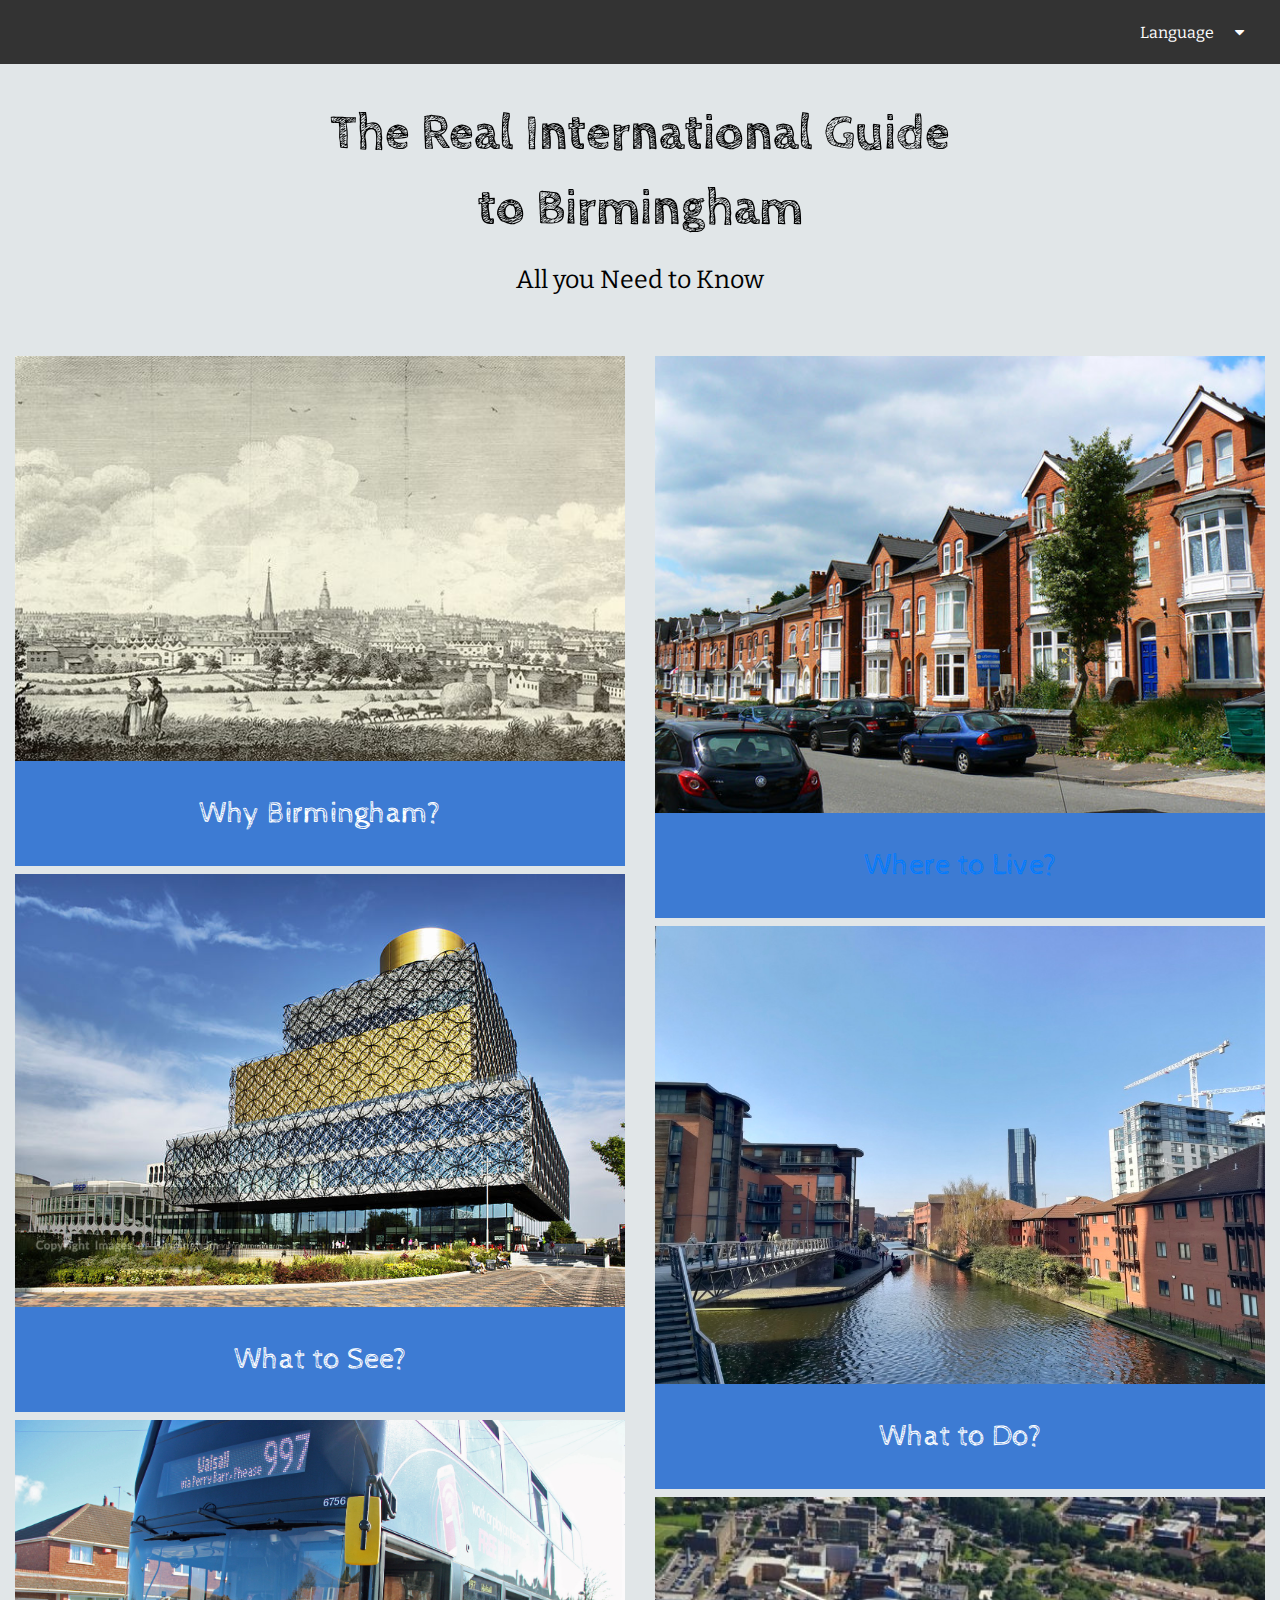
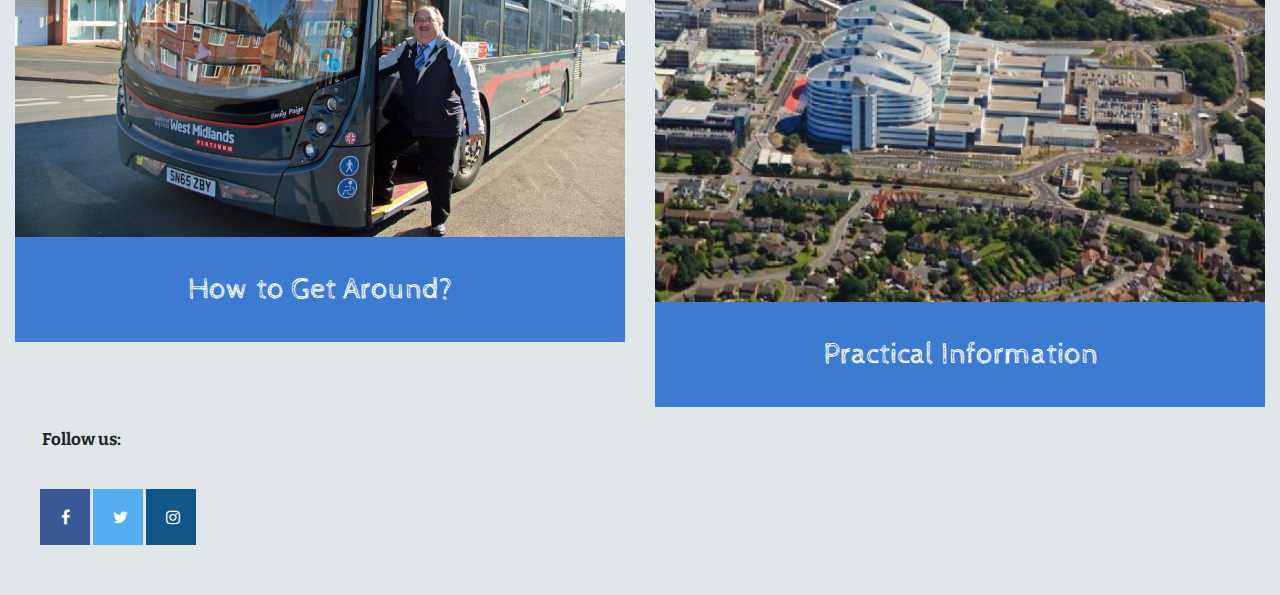
==== index.html @ 982eed2d "Merge pull request #12 from Matilde90/whyBrum" ====
<!DOCTYPE html>
<html>
<head>
  <meta charset="utf-8">
  <meta name="viewport" content="width=device-width, initial-scale=1">
  <title>Main page project</title>
  <link rel="stylesheet" href="https://stackpath.bootstrapcdn.com/bootstrap/4.3.1/css/bootstrap.min.css" integrity="sha384-ggOyR0iXCbMQv3Xipma34MD+dH/1fQ784/j6cY/iJTQUOhcWr7x9JvoRxT2MZw1T" crossorigin="anonymous">
  <link rel="stylesheet" href='index.css'>
  <link rel="stylesheet" href="https://fonts.googleapis.com/css?family=Amatic+SC|Bitter|Cabin+Sketch">
  <link rel="stylesheet" href="https://cdnjs.cloudflare.com/ajax/libs/font-awesome/4.7.0/css/font-awesome.min.css">
</head>


<body>
<!-- Navigation bar -->
<div class="topnavbar">
<div class="ddown">
    <button class="dbtn">Language<i class="fa fa-caret-down"></i></button>
    <div class="ddown-content">
      <a href="#">Chinese</a>
      <a href="#">English</a>
      <a href="#">French</a>
      <a href="#">Hindi</a>
      <a href="#">Italian</a>
    </div>
  </div>
</div>

<div class="header">
  <p>The Real International Guide <br>to Birmingham</p>
  <p id="subtitle">All you Need to Know</p>
</div>

<!-- Container-Row-Column -->
<div class="container-fluid">
  <div class="row row-no-gutters">
    <div class="column col-md-6">
      <img src="why_bham.jpg" style="width:100% ">
      <p class="questions"> Why Birmingham? </p>
      <img src="what_see.jpg" style="width:100%">
      <p class="questions"> What to See? </p>
      <img src="how_get.jpg" style="width:100%">
      <p class="questions"> How to Get Around? </p>
    </div>

    <div class="column col-md-6">
      <img src="where_live.jpg" style="width:100%">
      <p class="questions"> <a href="./wheretolive.html"> Where to Live? </a></p>
      <img src="what_do.jpg" style="width:100%">
      <p class="questions"> What to Do? </p>
      <img src="prac.jpg" style="width:100%">
      <p class="questions"> Practical Information </p>
    </div>
  </div>
</div>

<!-- Social buttons -->
<div class="container-fluid" style="margin-bottom: 50px">
  <p id="bottom"> Follow us: </p>
<div class="row">
    <div class="col-md-12" style="margin-left:25px">
      <a href="#" class="fa fa-facebook"></a>
      <a href="#" class="fa fa-twitter"></a>
      <a href="#" class="fa fa-instagram"></a>
  </div>
</div>

<!-- Optional JavaScript -->
<!-- jQuery, Popper.js, Bootstrap JS -->
   <script src="https://code.jquery.com/jquery-3.3.1.slim.min.js" integrity="sha384-q8i/X+965DzO0rT7abK41JStQIAqVgRVzpbzo5smXKp4YfRvH+8abtTE1Pi6jizo" crossorigin="anonymous"></script>
   <script src="https://cdnjs.cloudflare.com/ajax/libs/popper.js/1.14.7/umd/popper.min.js" integrity="sha384-UO2eT0CpHqdSJQ6hJty5KVphtPhzWj9WO1clHTMGa3JDZwrnQq4sF86dIHNDz0W1" crossorigin="anonymous"></script>
   <script src="https://stackpath.bootstrapcdn.com/bootstrap/4.3.1/js/bootstrap.min.js" integrity="sha384-JjSmVgyd0p3pXB1rRibZUAYoIIy6OrQ6VrjIEaFf/nJGzIxFDsf4x0xIM+B07jRM" crossorigin="anonymous"></script>
</body>
</html>
---- index.css ----
/* Body */
* {
  box-sizing: border-box;
}

body {
  margin: 0px;
  font-family: 'Bitter', serif;
  font-stretch: expanded;
  background-color: #E1E6E8;
}

/* Navigation bar */
.topnavbar {
  overflow: hidden;
  background-color: #333;
}

.topnavbar a {
  float: right;
  color: #f2f2f2;
  text-align: center;
  padding: 4px 16px;
  text-decoration: none;
  font-size: 17px;
}

.topnavbar a:hover {
  background-color: #ddd;
  color: black;
}

.ddown {
  float: right;
  overflow: hidden;
}

.ddown .dbtn {
  font-size: 16px;
  border: none;
  outline: none;
  color: white;
  padding: 4px 16px;
  background-color: inherit;
  font-family: inherit;
  margin: 0;
}

.topnavbar a:hover, .ddown:hover .dbtn {
  background-color: #8e989e;
}

.ddown-content {
  display: none;
  position: absolute;
  background-color: #f9f9f9;
  min-width: 160px;
  box-shadow: 0px 8px 16px 0px rgba(0,0,0,0.2);
  z-index: 1;
}

.ddown-content a {
  float: none;
  color: black;
  padding: 12px 16px;
  text-decoration: none;
  display: block;
  text-align: left;
}

.ddown-content a:hover {
  background-color: #ddd;
}

.ddown:hover .ddown-content {
  display: block;
}


/* Main CSS */
.header {
  text-align: center;
  font-family: 'Cabin Sketch', cursive;
  padding: 32px;
  font-size: 50px;
  font-weight: bolder;
  color: black;
}

#subtitle {
  font-family: 'Bitter', serif;
  font-variant-caps;
  font-size: 25px;
  font-weight: normal;
}

/* Responsive layout - makes the two columns stack on top of each other instead of next to each other */
@media (max-width: 600px) {
  .column {
    flex: 100%;
    max-width: 100%;
    padding: 0px;
  }
}

.column{
  width: 50%
}

img {
  margin-top: 8px;
  margin-bottom: 0px;
  vertical-align: middle;
}

.questions{
  max-width: 100%;
  background-color: #3d7bd3;
  color: white;
  text-align: center;
  font-size: 30px;
  padding: 30px 16px;
  margin: 0px;
  font-family: 'Cabin Sketch', cursive;
}

.questions:hover{
  opacity: 0.7;
  color: white;
}

/* Social buttons */
.fa{
  width: 50px;
  padding: 20px;
  font-size: 30px;
  text-align: center;
  text-decoration: none;
}

.fa:hover {
    opacity: 0.7;
}

.fa-facebook {
  background: #3B5998;
  color: white;
}

.fa-twitter {
  background: #55ACEE;
  color: white;
}

.fa-instagram {
  background: #125688;
  color: white;
}

/* Bottom */
  #bottom {
  padding: 20px;
  font-size: 17px;
  font-weight: bold;
  margin-left: 7px;
}
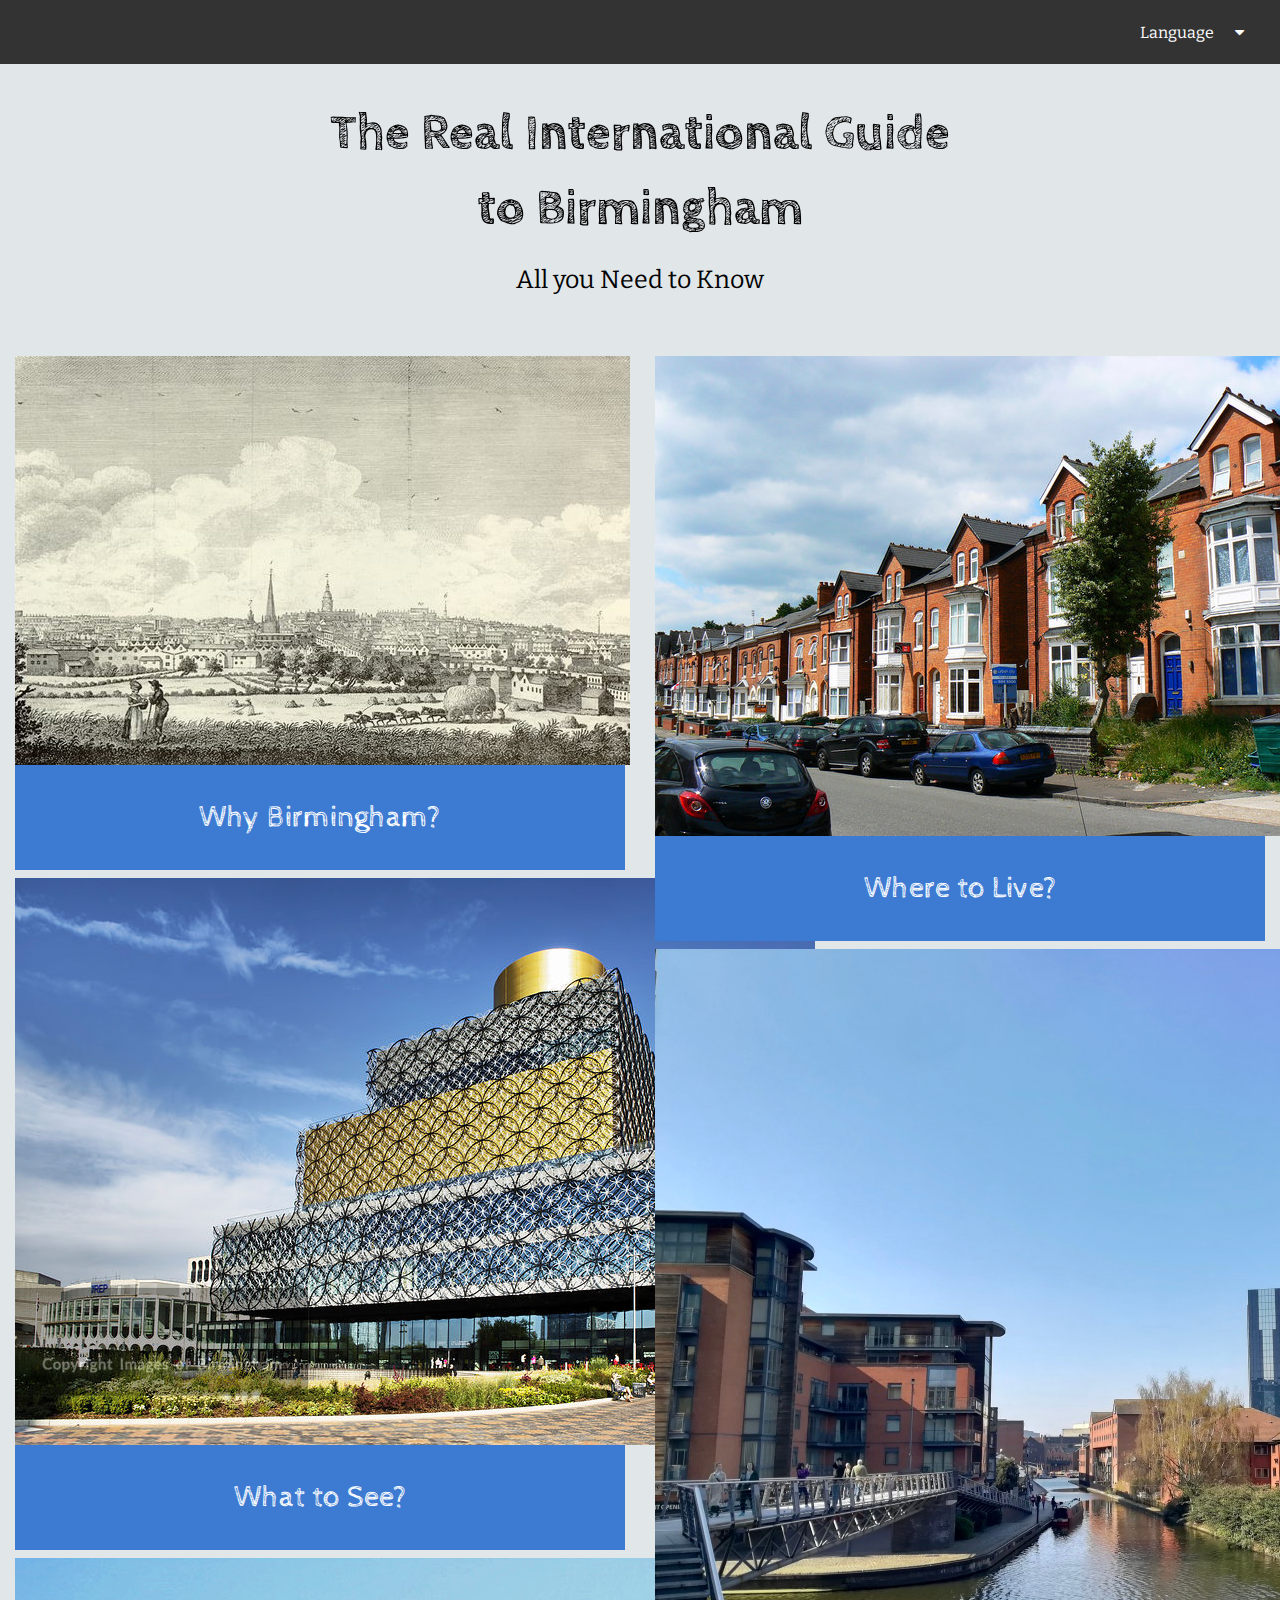
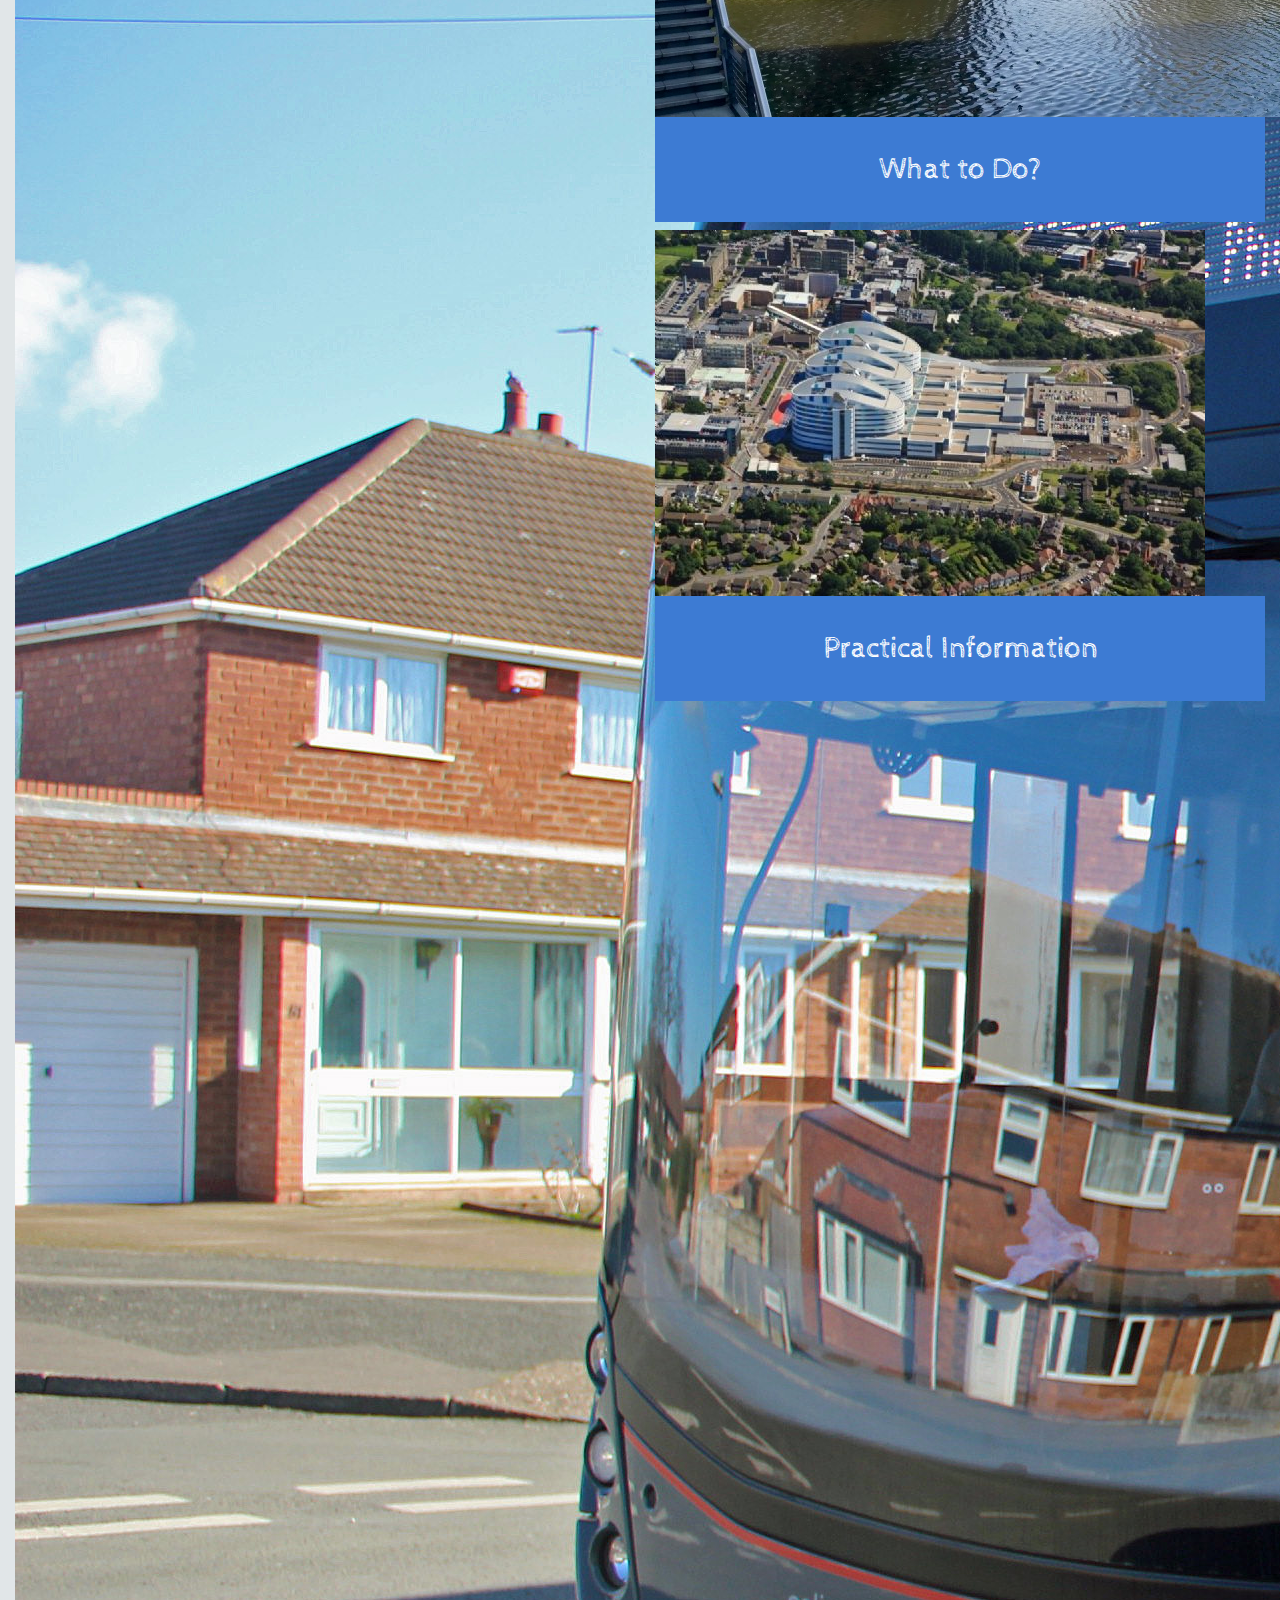
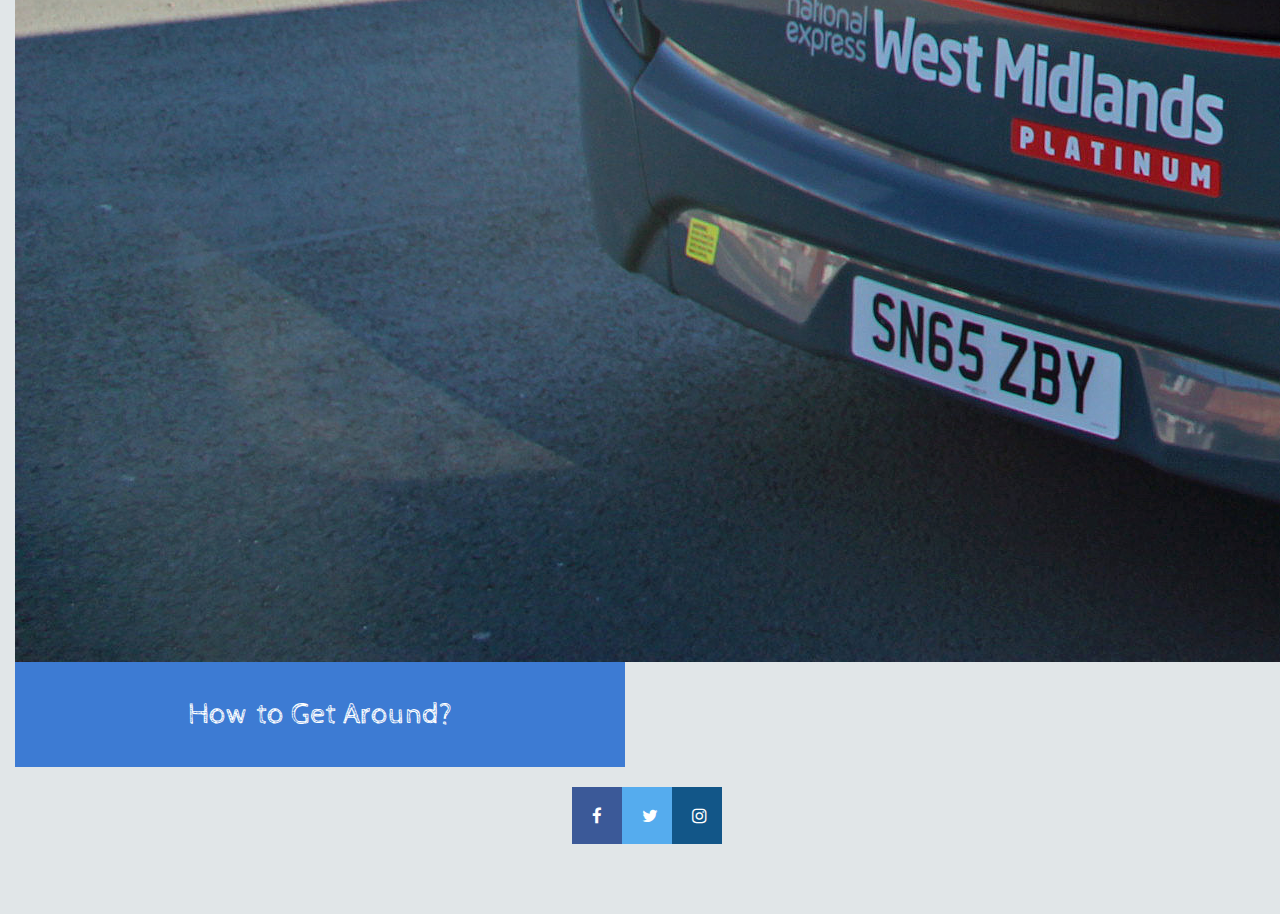
==== commit b51f33fb: "Updated index.html" ====
--- a/index.html
+++ b/index.html
@@ -1,5 +1,5 @@
 <!DOCTYPE html>
-<html>
+<html lang="eng">
 <head>
   <meta charset="utf-8">
   <meta name="viewport" content="width=device-width, initial-scale=1">
@@ -35,30 +35,30 @@
 <div class="container-fluid">
   <div class="row row-no-gutters">
     <div class="column col-md-6">
-      <img src="why_bham.jpg" style="width:100% ">
-      <p class="questions"> Why Birmingham? </p>
-      <img src="what_see.jpg" style="width:100%">
+      <img src="why_bham.jpg">
+      <p class="questions"><a href="./why_bham_2.html" style="color:#ffffff"> Why Birmingham? </a></p>
+      <img src="what_see.jpg">
       <p class="questions"> What to See? </p>
-      <img src="how_get.jpg" style="width:100%">
+      <img src="how_get.jpg">
       <p class="questions"> How to Get Around? </p>
     </div>
 
     <div class="column col-md-6">
-      <img src="where_live.jpg" style="width:100%">
-      <p class="questions"> <a href="./wheretolive.html"> Where to Live? </a></p>
-      <img src="what_do.jpg" style="width:100%">
+      <img src="where_live.jpg">
+      <p class="questions"><a href="./wheretolive.html" style="color:#ffffff"> Where to Live? </a></p>
+      <img src="what_do.jpg">
       <p class="questions"> What to Do? </p>
-      <img src="prac.jpg" style="width:100%">
+      <img src="prac.jpg">
       <p class="questions"> Practical Information </p>
     </div>
   </div>
 </div>
 
 <!-- Social buttons -->
-<div class="container-fluid" style="margin-bottom: 50px">
-  <p id="bottom"> Follow us: </p>
+<div class="container-fluid" id="bottom" style="margin-bottom: 50px">
 <div class="row">
-    <div class="col-md-12" style="margin-left:25px">
+    <div class="col-md-12" style="display: flex;
+    justify-content: center">
       <a href="#" class="fa fa-facebook"></a>
       <a href="#" class="fa fa-twitter"></a>
       <a href="#" class="fa fa-instagram"></a>
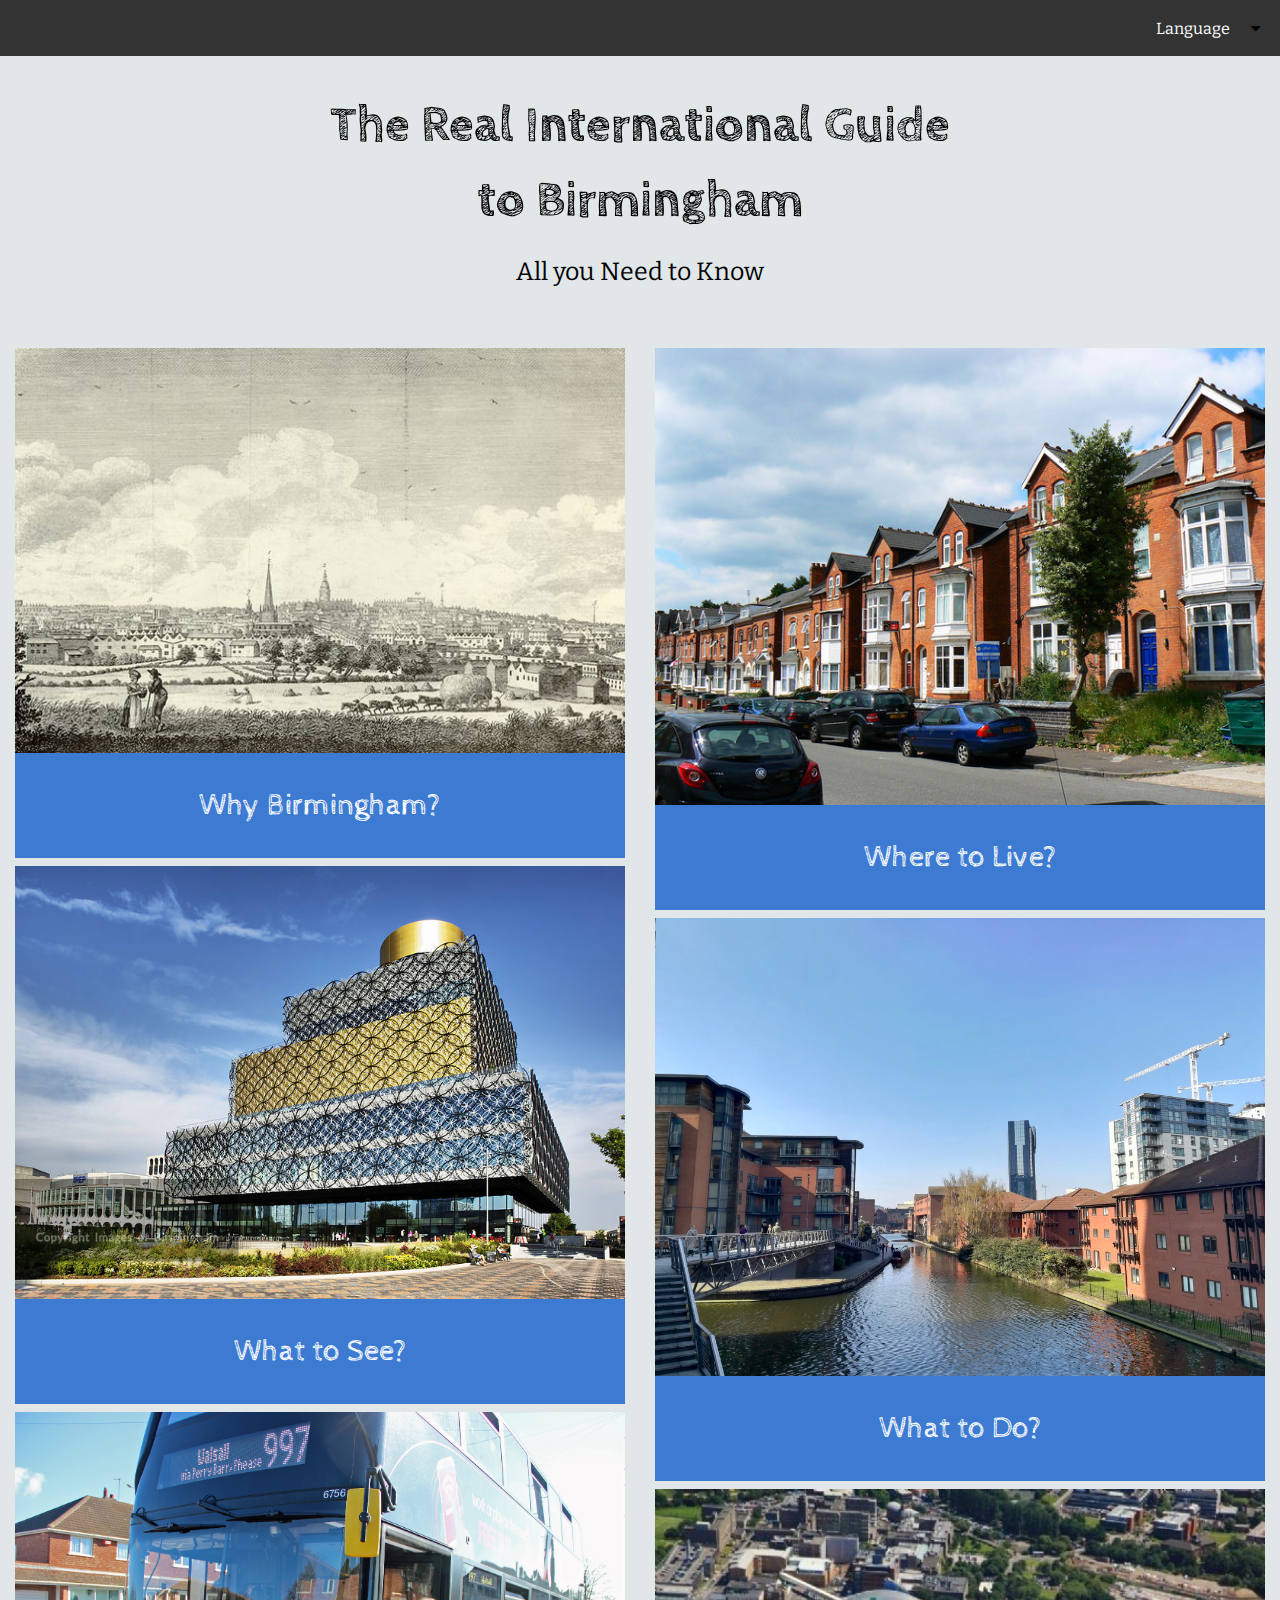
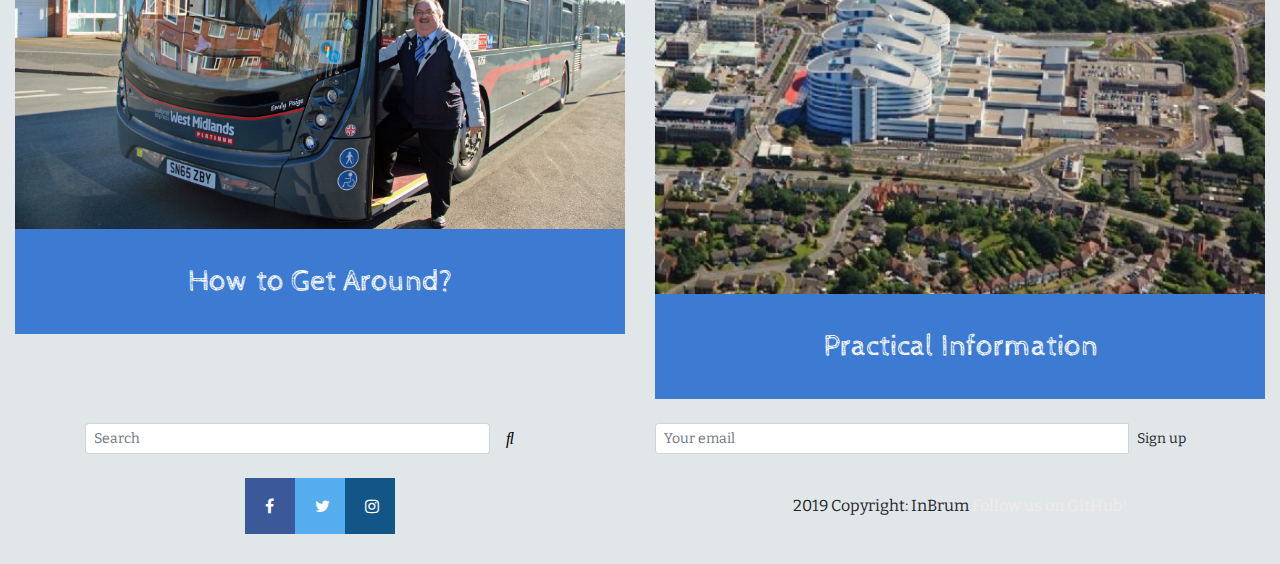
==== commit e3ef673c: "worked on the footer and on the .index html and css page" ====
--- a/index.html
+++ b/index.html
@@ -7,7 +7,16 @@
   <link rel="stylesheet" href="https://stackpath.bootstrapcdn.com/bootstrap/4.3.1/css/bootstrap.min.css" integrity="sha384-ggOyR0iXCbMQv3Xipma34MD+dH/1fQ784/j6cY/iJTQUOhcWr7x9JvoRxT2MZw1T" crossorigin="anonymous">
   <link rel="stylesheet" href='index.css'>
   <link rel="stylesheet" href="https://fonts.googleapis.com/css?family=Amatic+SC|Bitter|Cabin+Sketch">
+  <link rel="stylesheet" href="https://use.fontawesome.com/releases/v5.8.2/css/all.css" integrity="sha384-oS3vJWv+0UjzBfQzYUhtDYW+Pj2yciDJxpsK1OYPAYjqT085Qq/1cq5FLXAZQ7Ay" crossorigin="anonymous">
   <link rel="stylesheet" href="https://cdnjs.cloudflare.com/ajax/libs/font-awesome/4.7.0/css/font-awesome.min.css">
+  <!-- Global site tag (gtag.js) - Google Analytics -->
+  <script async src="https://www.googletagmanager.com/gtag/js?id=UA-140418159-1"></script>
+  <script>
+  window.dataLayer = window.dataLayer || [];
+  function gtag(){dataLayer.push(arguments);}
+  gtag('js', new Date());
+  gtag('config', 'UA-140418159-1');
+  </script>
 </head>
 
 
@@ -36,7 +45,7 @@
   <div class="row row-no-gutters">
     <div class="column col-md-6">
       <img src="why_bham.jpg">
-      <p class="questions"><a href="./why_bham_2.html" style="color:#ffffff"> Why Birmingham? </a></p>
+      <p class="questions"><a href="./why_bham.html" style="color:#ffffff"> Why Birmingham? </a></p>
       <img src="what_see.jpg">
       <p class="questions"> What to See? </p>
       <img src="how_get.jpg">
@@ -49,26 +58,57 @@
       <img src="what_do.jpg">
       <p class="questions"> What to Do? </p>
       <img src="prac.jpg">
-      <p class="questions"> Practical Information </p>
+      <p class="questions"> <a href="./practicalinformation.html" style="color:#ffffff">Practical Information </p>
     </div>
   </div>
 </div>
 
-<!-- Social buttons -->
-<div class="container-fluid" id="bottom" style="margin-bottom: 50px">
-<div class="row">
-    <div class="col-md-12" style="display: flex;
-    justify-content: center">
-      <a href="#" class="fa fa-facebook"></a>
-      <a href="#" class="fa fa-twitter"></a>
-      <a href="#" class="fa fa-instagram"></a>
+
+<!-- Footer -->
+<footer class="page-footer font-small special-color-dark pt-4">
+  <!-- First line -->
+  <div class="container">
+    <div class="row">
+      <!--Grid column-->
+      <div class="col-md-6 mb-4">
+        <!-- Form -->
+          <form class="form-inline">
+            <input class="form-control form-control-sm mr-3 w-75" type="text" placeholder="Search"
+            aria-label="Search"> <i class="fas fa-search" aria-hidden="true"></i>
+          </form>
+      </div>
+      <!--Grid column-->
+      <div class="col-md-6 mb-4">
+        <form class="input-group">
+          <input type="text" class="form-control form-control-sm" placeholder="Your email"
+            aria-label="Your email" aria-describedby="basic-addon2">
+          <div class="input-group-append">
+            <button class="btn btn-sm btn-outline-white my-0" type="button">Sign up</button>
+          </div>
+        </form>
+      </div>
+    </div>
+   </div>
+
+  <!-- Second line -->
+  <div class="container-fluid footer2">
+  <div class="row">
+      <div class="col-md-6 socialb">
+        <a href="btn btn-social-icon" class="fa fa-facebook"></a>
+        <a href="btn btn-social-icon" class="fa fa-twitter"></a>
+        <a href="btn btn-social-icon" class="fa fa-instagram"></a>
+      </div>
+      <div class=" col-md-6 footer-copyright text-center py-3">2019 Copyright: InBrum
+        <a href="http://github.com/Matilde90/InBrum">Follow us on GitHub!</a>
+      </div>
   </div>
-</div>
+  </div>
+</footer>
 
-<!-- Optional JavaScript -->
 <!-- jQuery, Popper.js, Bootstrap JS -->
    <script src="https://code.jquery.com/jquery-3.3.1.slim.min.js" integrity="sha384-q8i/X+965DzO0rT7abK41JStQIAqVgRVzpbzo5smXKp4YfRvH+8abtTE1Pi6jizo" crossorigin="anonymous"></script>
    <script src="https://cdnjs.cloudflare.com/ajax/libs/popper.js/1.14.7/umd/popper.min.js" integrity="sha384-UO2eT0CpHqdSJQ6hJty5KVphtPhzWj9WO1clHTMGa3JDZwrnQq4sF86dIHNDz0W1" crossorigin="anonymous"></script>
    <script src="https://stackpath.bootstrapcdn.com/bootstrap/4.3.1/js/bootstrap.min.js" integrity="sha384-JjSmVgyd0p3pXB1rRibZUAYoIIy6OrQ6VrjIEaFf/nJGzIxFDsf4x0xIM+B07jRM" crossorigin="anonymous"></script>
+   <script src="wheretolive.js"></script>
 </body>
 </html>
--- a/index.css
+++ b/index.css
@@ -14,15 +14,16 @@
 .topnavbar {
   overflow: hidden;
   background-color: #333;
+  padding: 0px;
 }
 
 .topnavbar a {
   float: right;
   color: #f2f2f2;
-  text-align: center;
+  text-align: right;
   padding: 4px 16px;
   text-decoration: none;
-  font-size: 17px;
+  font-size: 16px;
 }
 
 .topnavbar a:hover {
@@ -40,7 +41,7 @@
   border: none;
   outline: none;
   color: white;
-  padding: 4px 16px;
+  padding: 0px 0px 0px 35px;
   background-color: inherit;
   font-family: inherit;
   margin: 0;
@@ -62,10 +63,10 @@
 .ddown-content a {
   float: none;
   color: black;
-  padding: 12px 16px;
+  padding: 8px 16px;
   text-decoration: none;
   display: block;
-  text-align: left;
+  text-align: center;
 }
 
 .ddown-content a:hover {
@@ -77,7 +78,7 @@
 }
 
 
-/* Main CSS */
+/* Header + Subtitle */
 .header {
   text-align: center;
   font-family: 'Cabin Sketch', cursive;
@@ -111,9 +112,10 @@
   margin-top: 8px;
   margin-bottom: 0px;
   vertical-align: middle;
+  width: 100%;
 }
 
-.questions{
+.questions {
   max-width: 100%;
   background-color: #3d7bd3;
   color: white;
@@ -124,22 +126,29 @@
   font-family: 'Cabin Sketch', cursive;
 }
 
-.questions:hover{
+.questions:hover {
   opacity: 0.7;
   color: white;
 }
 
-/* Social buttons */
-.fa{
+/* Second line footer */
+.footer2 {
+  margin-bottom: 30px
+}
+
+.socialb {
+  display: flex;
+  justify-content: center
+}
+
+.fa {
   width: 50px;
   padding: 20px;
   font-size: 30px;
-  text-align: center;
-  text-decoration: none;
 }
 
 .fa:hover {
-    opacity: 0.7;
+  opacity: 0.7;
 }
 
 .fa-facebook {
@@ -157,10 +166,20 @@
   color: white;
 }
 
-/* Bottom */
-  #bottom {
-  padding: 20px;
-  font-size: 17px;
-  font-weight: bold;
-  margin-left: 7px;
+.form{
+  text-align: center;
 }
+
+.practical{
+  font-size: 20px;
+  padding-bottom: 10px;
+  padding-top: 80px;
+}
+
+a{
+  color:#F4EAEA
+}
+
+i{
+  color:black;
+}
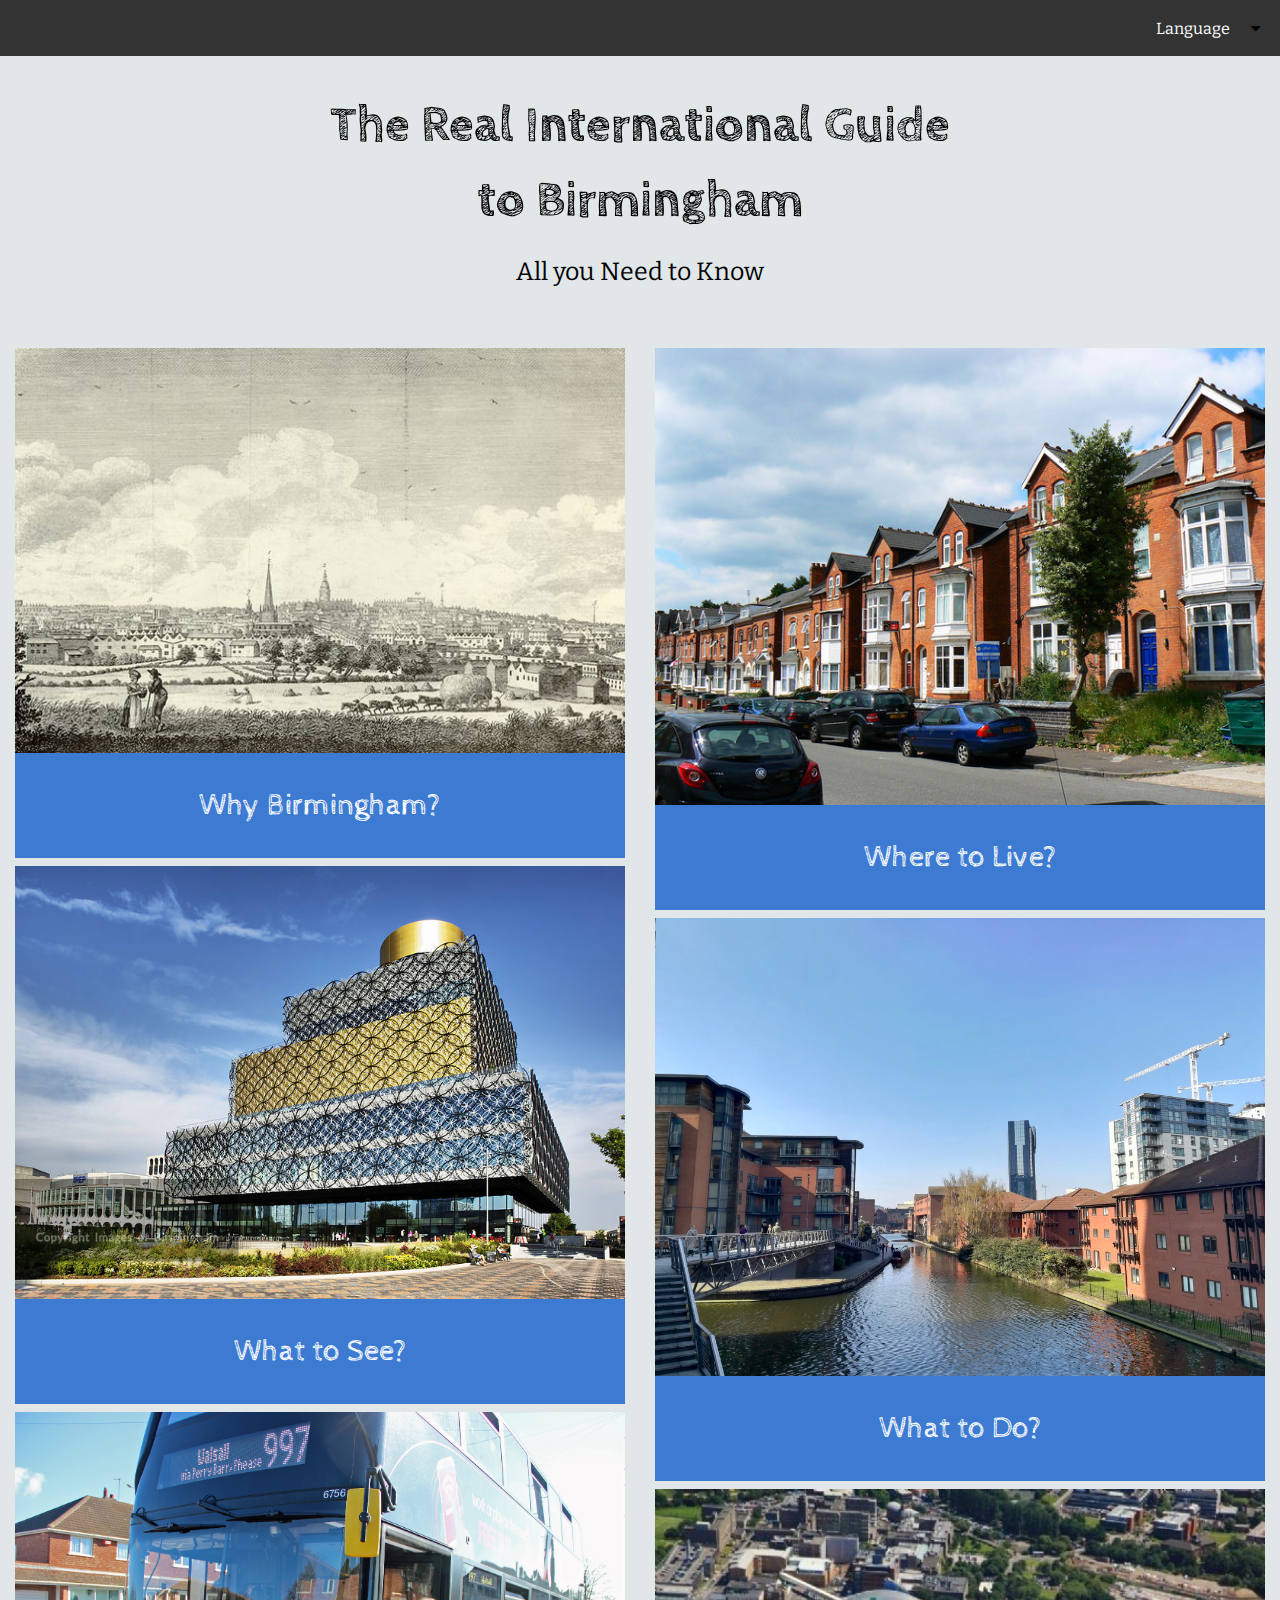
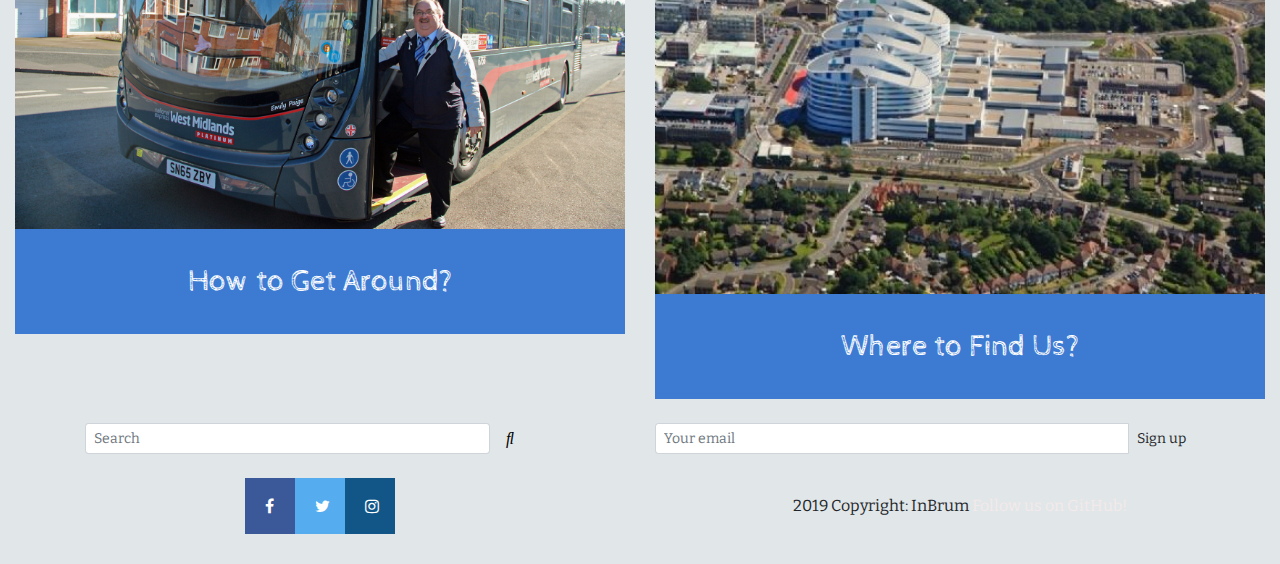
==== commit 4358d1b7: "Merge pull request #24 from Matilde90/Noe7" ====
--- a/index.html
+++ b/index.html
@@ -58,7 +58,7 @@
       <img src="what_do.jpg">
       <p class="questions"> What to Do? </p>
       <img src="prac.jpg">
-      <p class="questions"> <a href="./practicalinformation.html" style="color:#ffffff">Practical Information </p>
+      <p class="questions"> <a href="./wherefind.html" style="color:#ffffff"> Where to Find Us? </p>
     </div>
   </div>
 </div>
@@ -109,6 +109,6 @@
    <script src="https://code.jquery.com/jquery-3.3.1.slim.min.js" integrity="sha384-q8i/X+965DzO0rT7abK41JStQIAqVgRVzpbzo5smXKp4YfRvH+8abtTE1Pi6jizo" crossorigin="anonymous"></script>
    <script src="https://cdnjs.cloudflare.com/ajax/libs/popper.js/1.14.7/umd/popper.min.js" integrity="sha384-UO2eT0CpHqdSJQ6hJty5KVphtPhzWj9WO1clHTMGa3JDZwrnQq4sF86dIHNDz0W1" crossorigin="anonymous"></script>
    <script src="https://stackpath.bootstrapcdn.com/bootstrap/4.3.1/js/bootstrap.min.js" integrity="sha384-JjSmVgyd0p3pXB1rRibZUAYoIIy6OrQ6VrjIEaFf/nJGzIxFDsf4x0xIM+B07jRM" crossorigin="anonymous"></script>
-   <script src="wheretolive.js"></script>
+   <script src="InBrum.js"></script>
 </body>
 </html>
